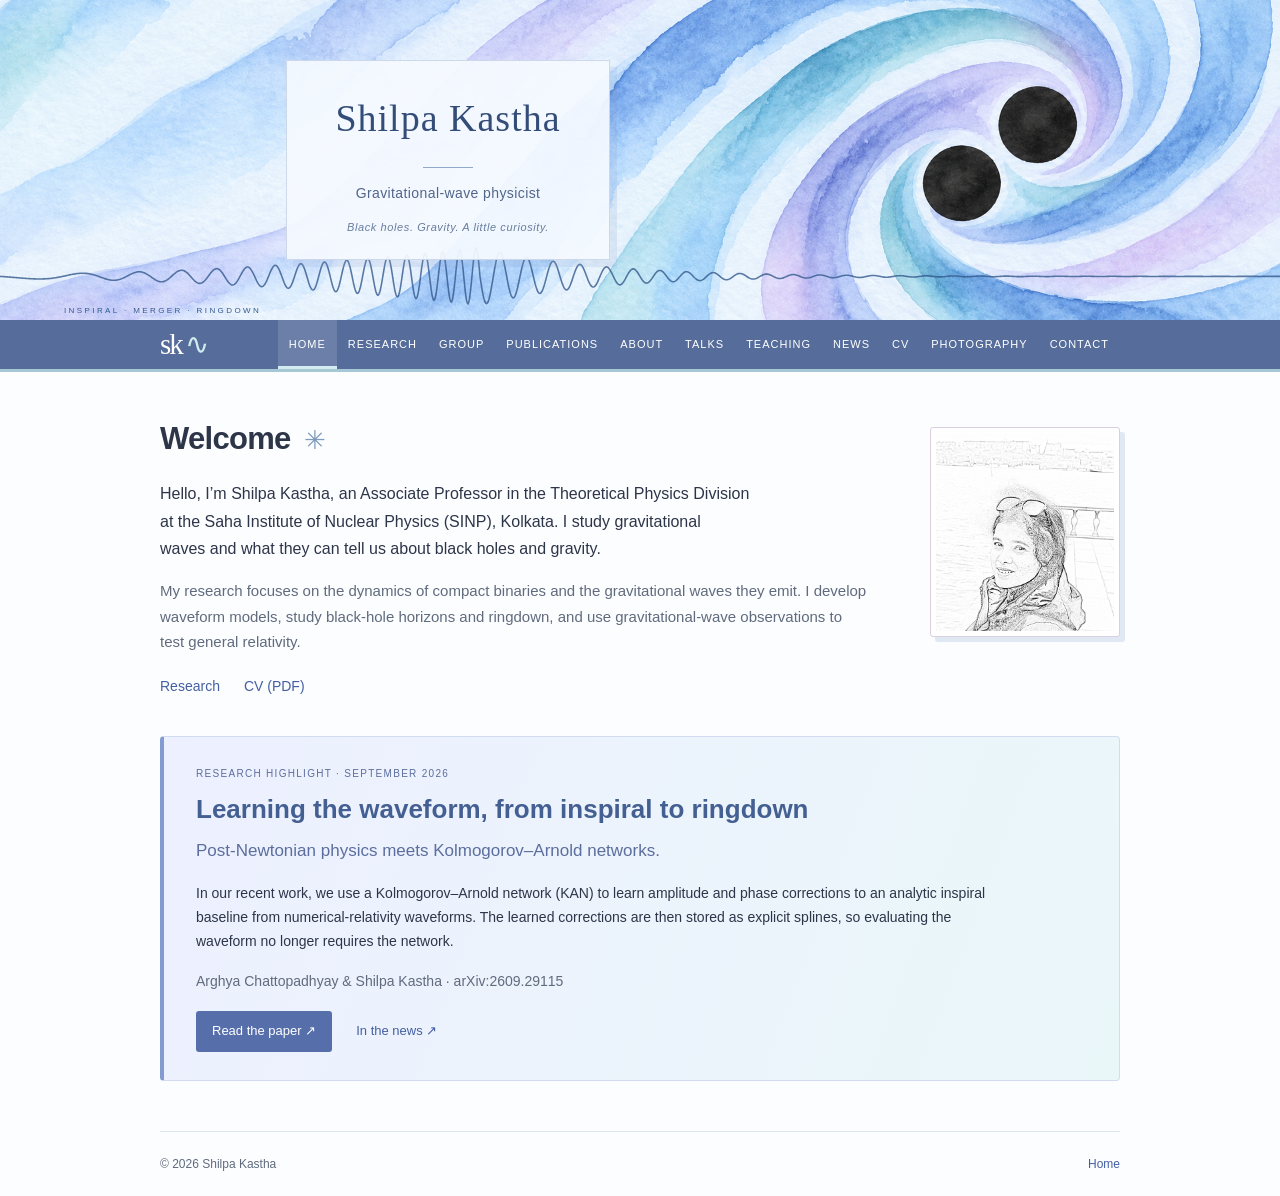
==== index.html @ 907e10eb "uploaded the webpage" ====
<!doctype html>
<html lang="en">
<head>
<meta charset="utf-8"><meta name="viewport" content="width=device-width, initial-scale=1">
<meta name="description" content="Shilpa Kastha — theoretical physicist exploring gravitational waves, black hole spectroscopy, and strong-field gravity. Research, talks, and photography.">
<meta name="theme-color" content="#ffffff"><title>Shilpa Kastha · Gravitational-wave physicist</title>
<link rel="icon" href="assets/favicon.svg" type="image/svg+xml"><link rel="stylesheet" href="style.css"><script src="script.js" defer></script>
</head>
<body>
<a class="skip" href="#main">Skip to content</a>
<header class="masthead" aria-label="Binary black holes and gravitational-wave illustration"><div class="masthead-title"><a href="index.html">Shilpa Kastha</a><p>Gravitational-wave physicist</p><span class="header-note">Black holes. Gravity. A little curiosity.</span></div></header>
<div class="navigation-bar"><nav class="wrap" aria-label="Main navigation"><a class="monogram" href="index.html" aria-label="Shilpa Kastha home">sk<span>∿</span></a><a href="index.html" aria-current="page">Home</a><a href="research.html">Research</a><a href="group.html">Group</a><a href="publications.html">Publications</a><a href="about.html">About</a><a href="talks.html">Talks</a><a href="teaching.html">Teaching</a><a href="news.html">News</a><a href="assets/cv.pdf">CV</a><a href="photography.html">Photography</a><a href="contact.html">Contact</a></nav></div>
<main id="main"><section class="hero wrap">
<div class="hero-copy"><h1>Welcome</h1><p class="intro">Hello, I’m Shilpa Kastha, an Associate Professor in the Theoretical Physics Division at the Saha Institute of Nuclear Physics (SINP), Kolkata. I study gravitational waves and what they can tell us about black holes and gravity.</p><p class="welcome-note">My research focuses on the dynamics of compact binaries and the gravitational waves they emit. I develop waveform models, study black-hole horizons and ringdown, and use gravitational-wave observations to test general relativity.</p><div class="actions"><a class="button" href="research.html">Research</a><a class="text-link" href="assets/cv.pdf">CV (PDF)</a></div></div>
<img class="profile-photo" src="assets/portrait.jpeg" alt="Shilpa Kastha">
</section>
<section id="featured-research" class="wrap kan-feature" aria-labelledby="kan-title"><p class="eyebrow">RESEARCH HIGHLIGHT · SEPTEMBER 2026</p><h2 id="kan-title">Learning the waveform, from inspiral to ringdown</h2><p class="kan-lead">Post-Newtonian physics meets Kolmogorov–Arnold networks.</p><p>In our recent work, we use a Kolmogorov–Arnold network (KAN) to learn amplitude and phase corrections to an analytic inspiral baseline from numerical-relativity waveforms. The learned corrections are then stored as explicit splines, so evaluating the waveform no longer requires the network.</p><p class="kan-authors">Arghya Chattopadhyay & Shilpa Kastha · arXiv:2609.29115</p><div class="actions"><a class="feature-button" href="https://arxiv.org/abs/2609.29115">Read the paper ↗</a><a href="https://theprimary.com/science/2026-10-12/machine-learning-black-hole-splines">In the news ↗</a></div></section></main><footer class="wrap"><span>© <span id="year">2026</span> Shilpa Kastha</span><span>Gravitational-wave physics</span><a href="index.html">Home</a></footer>
<dialog id="lightbox"><button id="close-lightbox" aria-label="Close image">×</button><img id="lightbox-image" alt=""><p id="lightbox-caption"></p></dialog>
</body></html>
---- style.css ----
:root{color-scheme:light;--ink:#252b32;--muted:#5c6570;--line:#e1e5e9;--link:#245784}*{box-sizing:border-box}html{scroll-padding-top:24px}body{margin:0;background:#fff;color:var(--ink);font:16px/1.7 -apple-system,BlinkMacSystemFont,"Segoe UI",Arial,sans-serif}.wrap{width:min(960px,calc(100% - 48px));margin:auto}a{color:var(--link);text-decoration:none}a:hover{text-decoration:underline}a:focus-visible,button:focus-visible{outline:2px solid var(--link);outline-offset:4px}.site-header{display:flex;align-items:center;gap:28px;padding:25px 0;border-bottom:1px solid var(--line);font-size:14px}.wordmark{font-weight:600;color:var(--ink);margin-right:auto}.site-header nav{display:flex;gap:22px}.header-contact{color:var(--link)}.hero{display:grid;grid-template-columns:1fr 190px;gap:65px;align-items:center;padding:55px 0 45px}.eyebrow{font-size:14px;color:var(--muted);margin:0 0 8px}h1{font-size:36px;line-height:1.25;letter-spacing:-.7px;font-weight:600;margin:0 0 20px}h2{font-size:23px;font-weight:600;line-height:1.4;margin:0 0 20px}h3{font-size:17px;font-weight:600;line-height:1.5;margin:0 0 8px}p{margin:0 0 16px}.intro{max-width:590px}.profile-photo{width:190px;height:190px;object-fit:cover;object-position:52% center;border:1px solid var(--line);border-radius:3px}.actions{display:flex;gap:24px;font-size:14px;margin-top:22px}.section{padding:35px 0;border-top:1px solid var(--line)}.section-heading{margin-bottom:24px}.section-heading>p{color:var(--muted);font-size:15px}.research-grid{display:grid;grid-template-columns:1fr;gap:22px}.research-grid article p{max-width:820px;color:var(--muted);font-size:15px;margin-bottom:8px}.research-grid article a{font-size:14px}.publications{width:min(960px,calc(100% - 48px));margin:auto}.publications>.wrap{width:100%}.paper{display:grid;grid-template-columns:1fr auto;gap:3px 20px;border-top:1px solid var(--line);padding:17px 0}.paper-meta{grid-column:1;font-size:11px;color:var(--muted);letter-spacing:.3px}.paper h3{grid-column:1;font-size:16px;margin:0;font-weight:500}.paper-topic{grid-column:1;font-size:13px;color:var(--muted)}.arrow{grid-column:2;grid-row:2;font-size:18px}.small-note{font-size:12px;color:var(--muted);margin-top:14px}.about{display:block}.about p{font-size:15px}.timeline{margin:25px 0}.timeline>div{display:grid;grid-template-columns:100px 1fr;gap:20px;padding:10px 0;border-top:1px solid var(--line)}.timeline span{font-size:14px;color:var(--muted)}.timeline p{margin:0}.timeline small{font-size:13px;color:var(--muted)}.text-link{font-size:14px}.talk-section{padding:35px 0;border-top:1px solid var(--line)}.talks a{display:block;padding:12px 0}.talks span{font-size:11px;color:var(--muted)}.talks h3{font-size:16px;font-weight:500;margin:4px 0}.off-duty-heading>p{font-size:15px;color:var(--muted)}.gallery{display:grid;grid-template-columns:repeat(3,1fr);gap:20px;margin-top:24px}.gallery button{font:inherit;color:var(--link);text-align:left;background:none;border:0;padding:0;cursor:pointer}.gallery img{width:100%;height:165px;object-fit:cover;border:1px solid var(--line)}.gallery span{display:block;font-size:13px;margin-top:5px}.contact{width:min(960px,calc(100% - 48px));margin:auto;padding:35px 0;border-top:1px solid var(--line)}.contact .wrap{width:100%}.contact>a,.contact .wrap>a{font-size:16px}.contact p{font-size:14px;color:var(--muted);margin-top:12px}footer{display:flex;justify-content:space-between;gap:20px;border-top:1px solid var(--line);padding:22px 0;font-size:12px;color:var(--muted)}footer>span:nth-child(2){display:none}.skip{position:absolute;top:-100px;left:10px;padding:10px;background:white;z-index:5}.skip:focus{top:10px}dialog{border:1px solid var(--line);padding:20px;max-width:90vw;max-height:92vh}dialog::backdrop{background:#17212bc9}dialog img{display:block;max-width:80vw;max-height:72vh;object-fit:contain}dialog p{font-size:14px;margin:10px 0 0}#close-lightbox{display:block;margin:0 0 10px auto;background:none;border:0;font-size:28px;cursor:pointer}@media(max-width:680px){.site-header{flex-wrap:wrap;gap:12px}.site-header nav{order:3;width:100%;gap:20px;flex-wrap:wrap;font-size:13px}.hero{grid-template-columns:1fr 115px;gap:24px;padding:35px 0}.profile-photo{width:115px;height:145px}h1{font-size:29px}.intro{font-size:14px}.eyebrow{font-size:12px}.section,.talk-section,.contact{padding-block:28px}.gallery{gap:12px}.gallery img{height:120px}.timeline>div{grid-template-columns:75px 1fr;gap:12px}}@media(max-width:420px){.hero{grid-template-columns:1fr}.profile-photo{grid-row:1;width:110px;height:110px}.gallery{grid-template-columns:1fr}.gallery img{height:220px}.site-header nav{gap:15px}}
/* A restrained astronomical masthead above a text-led academic page. */
:root{--link:#287d79;--ink:#303637;--muted:#626b6b;--line:#e0e7e5}.masthead{height:300px;display:flex;align-items:center;justify-content:center;background:#142a36 url('assets/cosmic-header.svg') center/cover}.masthead-title{text-align:center;background:#152328e8;border:1px solid #b4c9c52b;padding:30px 55px;color:#fff}.masthead-title a{font-size:30px;font-weight:600;letter-spacing:3px;color:#fff;text-transform:uppercase}.masthead-title a:hover{text-decoration:none}.masthead-title p{font-size:15px;font-weight:400;color:#d0dcda;margin:16px 0 0;padding-top:15px;position:relative}.masthead-title p:before{content:"";position:absolute;top:0;left:calc(50% - 25px);width:50px;border-top:1px solid #7e9691}.navigation-bar{background:#203339}.navigation-bar nav{display:flex;justify-content:center;gap:0;flex-wrap:wrap}.navigation-bar a{padding:15px 22px;color:#dce8e4;font-size:11px;letter-spacing:1px;text-transform:uppercase}.navigation-bar a:hover{color:#fff;background:#ffffff0c;text-decoration:none}.hero{padding:48px 0 38px;gap:60px;align-items:start}h1{font-size:31px;font-weight:600;margin-bottom:22px}.hero .intro{font-size:16px}.welcome-note{font-size:15px;color:var(--muted)}.profile-photo{height:210px;margin-top:7px;background:#f7f8f5;padding:5px}.actions{margin-top:20px}.section h2,.talk-section h2,.contact h2{font-size:24px;color:#2b5553}.paper:hover{background:#f7faf9;text-decoration:none}.gallery button:hover span{text-decoration:underline}footer{font-size:12px}.gallery img{border-radius:2px}@media(max-width:680px){.masthead{height:230px}.masthead-title{padding:25px 32px}.masthead-title a{font-size:24px;letter-spacing:2px}.masthead-title p{font-size:13px}.navigation-bar a{padding:12px 14px;font-size:10px}.hero{gap:24px;padding-top:32px}.profile-photo{height:145px}}@media(max-width:420px){.masthead{height:215px}.masthead-title{padding:24px 25px}.masthead-title a{font-size:22px}.navigation-bar a{padding:11px 12px}.profile-photo{height:110px}.hero{grid-template-columns:1fr}.hero-copy{grid-row:1}.profile-photo{grid-row:2;margin-top:0}.hero h1{font-size:28px}}
/* A little more personality, with the same readable academic structure. */
:root{--link:#655095;--ink:#302e3b;--muted:#686371;--line:#e6e0eb}body{background:#fffefa}.masthead{height:320px;background-color:#201d3b}.masthead-title{background:#211e36e8;border:1px solid #dbc6ec50;box-shadow:9px 9px 0 #c8959b25;padding:25px 48px 22px;transform:rotate(-1deg)}.masthead-title a{font-family:Georgia,'Times New Roman',serif;font-size:38px;text-transform:none;font-weight:400;letter-spacing:1px}.masthead-title p{font-size:14px;color:#e8dce9;letter-spacing:.4px}.masthead-title p:before{border-color:#d79b89}.header-note{display:block;margin-top:12px;color:#e6b09c;font-size:11px;letter-spacing:.6px;font-style:italic}.navigation-bar{background:#29263f;border-bottom:3px solid #d69c88}.navigation-bar a{color:#f1e9f1}.navigation-bar a:hover{background:#514268}.hero h1:after{content:"✳";display:inline-block;margin-left:13px;font-size:26px;vertical-align:middle;color:#b67458;font-weight:400}.section h2,.talk-section h2,.contact h2{color:#514269}.section h2:before,.talk-section h2:before{content:"";display:inline-block;width:5px;height:19px;border-radius:2px;background:#cf9e8d;margin-right:12px;vertical-align:-1px}.profile-photo{border:1px solid #d9cfdf;background:#fff;box-shadow:5px 5px 0 #eee7ef}.paper:hover{background:#f5f0f8}.gallery img{border:5px solid white;box-shadow:0 1px 5px #38244920}.gallery button:nth-child(1) img{transform:rotate(-1deg)}.gallery button:nth-child(3) img{transform:rotate(1deg)}.contact{border-top:2px solid #b8a5ca}.contact h2{font-family:Georgia,'Times New Roman',serif;font-size:28px;font-weight:400}@media(max-width:680px){.masthead{height:250px}.masthead-title{padding:22px 30px}.masthead-title a{font-size:32px}.header-note{font-size:10px}}@media(max-width:420px){.masthead{height:240px}.masthead-title a{font-size:29px}.masthead-title{padding:22px 25px}}
.navigation-bar a.monogram{font-family:Georgia,'Times New Roman',serif;font-size:29px;line-height:1;letter-spacing:-2px;text-transform:none;padding:9px 24px 9px 0;margin-right:auto;align-self:center;color:#fffefa}.monogram span{color:#e6b09c;margin-left:3px}.navigation-bar nav{align-items:center}@media(max-width:680px){.navigation-bar a.monogram{margin-right:8px;padding:8px 12px;font-size:25px}}@media(max-width:420px){.navigation-bar a.monogram{margin-right:0}}
.group-section{background:#f4f0f7;padding:28px 30px;margin-top:12px;margin-bottom:32px;border:1px solid #e6ddeb;border-left:3px solid #b69bc9;border-radius:3px}.group-heading{display:flex;align-items:center;justify-content:space-between;gap:24px}.group-section .eyebrow{font-size:10px;letter-spacing:1.6px;color:#766182}.group-section h2{font-family:Georgia,'Times New Roman',serif;font-size:33px;font-weight:400;margin:5px 0 8px}.group-section h2:before{display:none}.group-wave{color:#b67458;margin-left:10px}.group-subtitle{font-size:13px;color:#655477}.group-institute{font-size:12px;color:#766182;max-width:170px;text-align:right}.group-section>p{font-size:15px;color:var(--muted);margin:8px 0 0}@media(max-width:680px){.group-section{padding:22px}.group-heading{display:block}.group-institute{display:none}.group-section h2{font-size:30px}}
.news-feature{padding:23px 26px;background:#f4f0f7;border-left:3px solid #b69bc9}.news-feature .eyebrow{font-size:10px;letter-spacing:1px}.news-feature h3{font-size:20px;font-weight:500}.news-feature>p:not(.eyebrow){font-size:14px;color:var(--muted)}.social-links{display:flex;flex-wrap:wrap;gap:14px 28px;margin-top:22px;font-size:14px}.navigation-bar a{padding-inline:14px}.navigation-bar a.monogram{padding-right:18px}.timeline>div{grid-template-columns:110px 1fr}@media(max-width:680px){.navigation-bar a{padding-inline:12px}.timeline>div{grid-template-columns:95px 1fr}.news-feature{padding:20px}}
/* Brighter colours, with dark text on the reading surfaces. */
:root{--link:#6241be;--ink:#302d45;--muted:#615e73;--line:#e5e0f1}body{background:#fffefa}.masthead{background-color:#3b4fa4}.masthead-title{background:#383674df;border-color:#d8d3ff80;box-shadow:9px 9px 0 #bcafff40}.masthead-title p{color:#f3edff}.header-note{color:#ffe2bb}.masthead-title p:before{border-color:#ffcaab}.navigation-bar{background:#5350a0;border-bottom-color:#ffb78e}.navigation-bar a{color:#fff}.navigation-bar a:hover{background:#7166c4}.monogram span{color:#ffd49e}.section h2,.talk-section h2{color:#6241a2}.section h2:before,.talk-section h2:before{background:#ef9770}.group-section{background:#edfaf8;border-color:#c6ece7;border-left-color:#3bb4a7}.group-section h2{color:#236b69}.group-section .eyebrow,.group-subtitle,.group-institute{color:#3d7472}.group-wave{color:#d97449}.news-feature{background:#fff2e5;border-left-color:#f2a06c}.hero h1:after{color:#df8659}.contact{border-top-color:#ae95e8}.kan-feature{margin-bottom:36px;padding:28px 32px;background:linear-gradient(110deg,#efe9ff,#edf9fd);border:1px solid #d7cdf4;border-left:4px solid #8c68df;border-radius:4px}.kan-feature .eyebrow{font-size:10px;letter-spacing:1.3px;color:#654c95}.kan-feature h2{font-size:26px;line-height:1.35;color:#513b82;margin:10px 0}.kan-lead{font-size:17px;color:#624591}.kan-feature>p:not(.eyebrow):not(.kan-lead){font-size:14px;max-width:790px}.kan-authors{color:var(--muted)}.kan-feature .actions{align-items:center;font-size:13px;margin-top:18px}.feature-button{display:inline-block;padding:9px 16px;background:#7050be;color:#fff;border-radius:3px}.feature-button:hover{background:#56399d;text-decoration:none}@media(max-width:680px){.kan-feature{padding:23px}.kan-feature h2{font-size:23px}.kan-feature .actions{flex-wrap:wrap;gap:18px}}
/* Warm red and coral palette. */
:root{--link:#ad3c3e;--ink:#3f292d;--muted:#735e62;--line:#eedcda}body{background:#fffdfa}.masthead{background-color:#9b3448}.masthead-title{background:#8e3044eb;border-color:#ffceba90;box-shadow:9px 9px 0 #ffbd9d45}.masthead-title p{color:#fff0e9}.header-note{color:#ffe0b8}.navigation-bar{background:#b5424e;border-bottom-color:#ffbe8d}.navigation-bar a:hover{background:#ce5a60}.masthead-title p:before{border-color:#ffd1a6}.section h2,.talk-section h2,.contact h2{color:#a23743}.section h2:before,.talk-section h2:before{background:#f29570}.group-section{background:#fff0e5;border-color:#f1d6c9;border-left-color:#ed8969}.group-section h2{color:#a23743}.group-section .eyebrow,.group-subtitle,.group-institute{color:#96554f}.kan-feature{background:linear-gradient(110deg,#ffe9e3,#fff3de);border-color:#efc8be;border-left-color:#e46f60}.kan-feature h2{color:#a23743}.kan-feature .eyebrow,.kan-lead{color:#a34b48}.feature-button{background:#bb414b}.feature-button:hover{background:#9e303d}.news-feature{background:#fff0e6;border-left-color:#ed8969}.paper:hover{background:#fff1eb}.contact{border-top-color:#e2a39b}.profile-photo{box-shadow:5px 5px 0 #f5ded8}.hero h1:after{color:#db6b51}
.masthead{background-image:url('assets/cosmic-header.svg?v=coral')}
.masthead{background-image:url('assets/cosmic-header.svg?v=blackhole');background-position:center}.masthead-title{background:#822e40ed}@media(max-width:680px){.masthead{background-position:65% center}}
.masthead{background-image:url('assets/cosmic-header.svg?v=binary')}
/* Watercolour binary-black-hole header. */
.masthead{background-color:#fff5eb;background-image:url('assets/binary-watercolor.png');background-position:center;background-size:cover}.masthead-title{margin-right:30%;background:#fffaf3e8;border-color:#c36c5a60;box-shadow:7px 7px 0 #bc584626;transform:none;color:#7f302e}.masthead-title a{color:#7f302e}.masthead-title p{color:#8b4841}.masthead-title p:before{border-color:#c87662}.header-note{color:#a85848}@media(max-width:680px){.masthead{height:260px;background-position:63% center}.masthead-title{margin-right:0;background:#fffaf3ed;padding:20px 26px}.masthead-title a{font-size:29px}}
/* Cool watercolour palette with a separate crisp chirp overlay. */
:root{--link:#445fa2;--ink:#2d3548;--muted:#606b7d;--line:#dde5ef}body{background:#fcfdff}.masthead{position:relative;background-color:#e9f0fa;background-image:url('assets/binary-watercolor-cool.png')}.masthead:after{content:"";position:absolute;bottom:0;left:0;right:0;height:100px;background:url('assets/banner-waveform.svg') center bottom/100% 100% no-repeat;pointer-events:none}.masthead-title{position:relative;z-index:1;background:#f6faffec;border-color:#a8b9d480;box-shadow:7px 7px 0 #849ac62b}.masthead-title a{color:#344d78}.masthead-title p{color:#52668a}.masthead-title p:before{border-color:#91a9ca}.header-note{color:#677c9d}.navigation-bar{background:#566d9b;border-bottom-color:#a5c8d4}.navigation-bar a:hover{background:#6d83b0}.monogram span{color:#cfebed}.section h2,.talk-section h2,.contact h2{color:#445f91}.section h2:before,.talk-section h2:before{background:#93b9cb}.group-section{background:#edf6f8;border-color:#d1e5eb;border-left-color:#82b8c8}.group-section h2{color:#3d6883}.group-section .eyebrow,.group-subtitle,.group-institute{color:#547b8d}.group-wave{color:#758ab5}.kan-feature{background:linear-gradient(110deg,#edf0ff,#eaf7f9);border-color:#d1dcf0;border-left-color:#829bd0}.kan-feature h2{color:#445f91}.kan-feature .eyebrow,.kan-lead{color:#5b6e9d}.feature-button{background:#566eaa}.feature-button:hover{background:#40598f}.news-feature{background:#edf4fc;border-left-color:#8faed6}.paper:hover{background:#f0f5fc}.contact{border-top-color:#a4bbd9}.profile-photo{box-shadow:5px 5px 0 #e0e9f3}.hero h1:after{color:#7e9bbd}@media(max-width:680px){.masthead:after{height:75px;opacity:.7}}
.navigation-bar a[aria-current="page"]{background:#ffffff20;box-shadow:inset 0 -3px 0 #d5ebf2}.interior-page{min-height:40vh;padding-top:32px}.interior-page>.section,.interior-page>.talk-section,.interior-page>.contact{border-top:0}.interior-page>.group-section{margin-top:10px}.interior-page>.publications{padding-top:35px}.interior-page>.contact{min-height:260px}#main>.kan-feature:last-child{margin-bottom:50px}.navigation-bar a{padding-inline:11px}@media(max-width:680px){.interior-page{padding-top:12px}}
.members-section{padding-top:15px}.members-grid{display:grid;grid-template-columns:repeat(3,minmax(0,1fr));gap:28px}.member-card{overflow:hidden;background:#f3f7fc;border:1px solid #dce5f0;border-radius:4px}.member-card>img{display:block;width:100%;height:240px;object-fit:cover;object-position:center}.member-card>div{padding:20px}.member-card h3{font-size:19px;color:#445f91;margin-bottom:5px}.member-card p{font-size:13px;color:var(--muted);margin-bottom:12px}.member-card .member-role{color:#445f91;font-weight:600}.member-card a{font-size:13px}@media(max-width:680px){.members-grid{grid-template-columns:repeat(2,minmax(0,1fr));gap:18px}.member-card>img{height:190px}}@media(max-width:420px){.members-grid{grid-template-columns:1fr}.member-card>img{height:260px}}
.member-photo-placeholder{height:240px;display:flex;flex-direction:column;align-items:center;justify-content:center;background:linear-gradient(135deg,#e7eff8,#edf0f9);color:#697c9c;gap:14px}.member-photo-placeholder svg{width:100px;height:100px;fill:#b6c6dd}.member-photo-placeholder span{font-size:12px}.past-members-heading{margin-top:38px}@media(max-width:680px){.member-photo-placeholder{height:190px}}@media(max-width:420px){.member-photo-placeholder{height:260px}}
.outreach-intro{color:var(--muted);font-size:15px;max-width:620px}.outreach-grid{display:grid;grid-template-columns:repeat(2,minmax(0,1fr));gap:24px;margin-top:25px}.outreach-card{padding:26px 28px;background:#f0f5fb;border:1px solid #dce5f0;border-radius:6px;display:flex;flex-direction:column;position:relative;overflow:hidden}.outreach-card:nth-child(2){background:#f2f1fb;border-color:#e0ddf1}.outreach-card-top{display:flex;align-items:center;gap:12px;margin-bottom:23px;color:#647ba2;font-size:10px;font-weight:600;letter-spacing:1.5px}.outreach-icon{display:inline-flex;align-items:center;justify-content:center;width:37px;height:37px;border-radius:50%;background:#dfe9f6;font-family:Georgia,serif;font-size:28px;letter-spacing:0}.outreach-card:nth-child(2) .outreach-icon{background:#e6e1f5;color:#7a6b9a}.outreach-card h3{font-family:Georgia,'Times New Roman',serif;color:#3e547b;font-size:25px;font-weight:400;line-height:1.3;margin:0 0 15px}.outreach-card>p{font-size:13px;color:var(--muted);margin-bottom:26px}.outreach-card>a{margin-top:auto;padding-top:16px;border-top:1px solid #d6dfed;font-size:12px;font-weight:600;display:flex;justify-content:space-between;align-items:center}.outreach-card>a span{font-size:19px}.outreach-card:hover{border-color:#a6b9d5}@media(max-width:620px){.outreach-grid{grid-template-columns:1fr}.outreach-card{padding:24px}}
.outreach-card>a.outreach-image-link{display:block;margin:-26px -28px 23px;padding:0;border:0}.outreach-image-link img{width:100%;height:245px;display:block;object-fit:cover;object-position:center}.outreach-card:nth-child(2) .outreach-image-link img{object-fit:contain;background:#e7edf5}.outreach-card-top{margin-bottom:16px}.outreach-card h3{font-size:24px}@media(max-width:620px){.outreach-card>a.outreach-image-link{margin:-24px -24px 22px}.outreach-image-link img{height:230px}}
#research{width:min(1040px,calc(100% - 48px))}.research-overview{max-width:920px;line-height:1.8}#research .research-grid{gap:28px}#research .research-grid article{padding-bottom:24px;border-bottom:1px solid var(--line)}#research .research-grid article:last-child{border-bottom:0;padding-bottom:0}#research .research-grid article p{max-width:940px}.research-paper-links{display:flex;gap:12px 25px;flex-wrap:wrap}.research-more{margin:32px 0 0;font-size:14px}.research-more span{margin-inline:12px;color:var(--muted)}
.research-position{max-width:940px;font-size:15px;color:var(--muted);line-height:1.8}
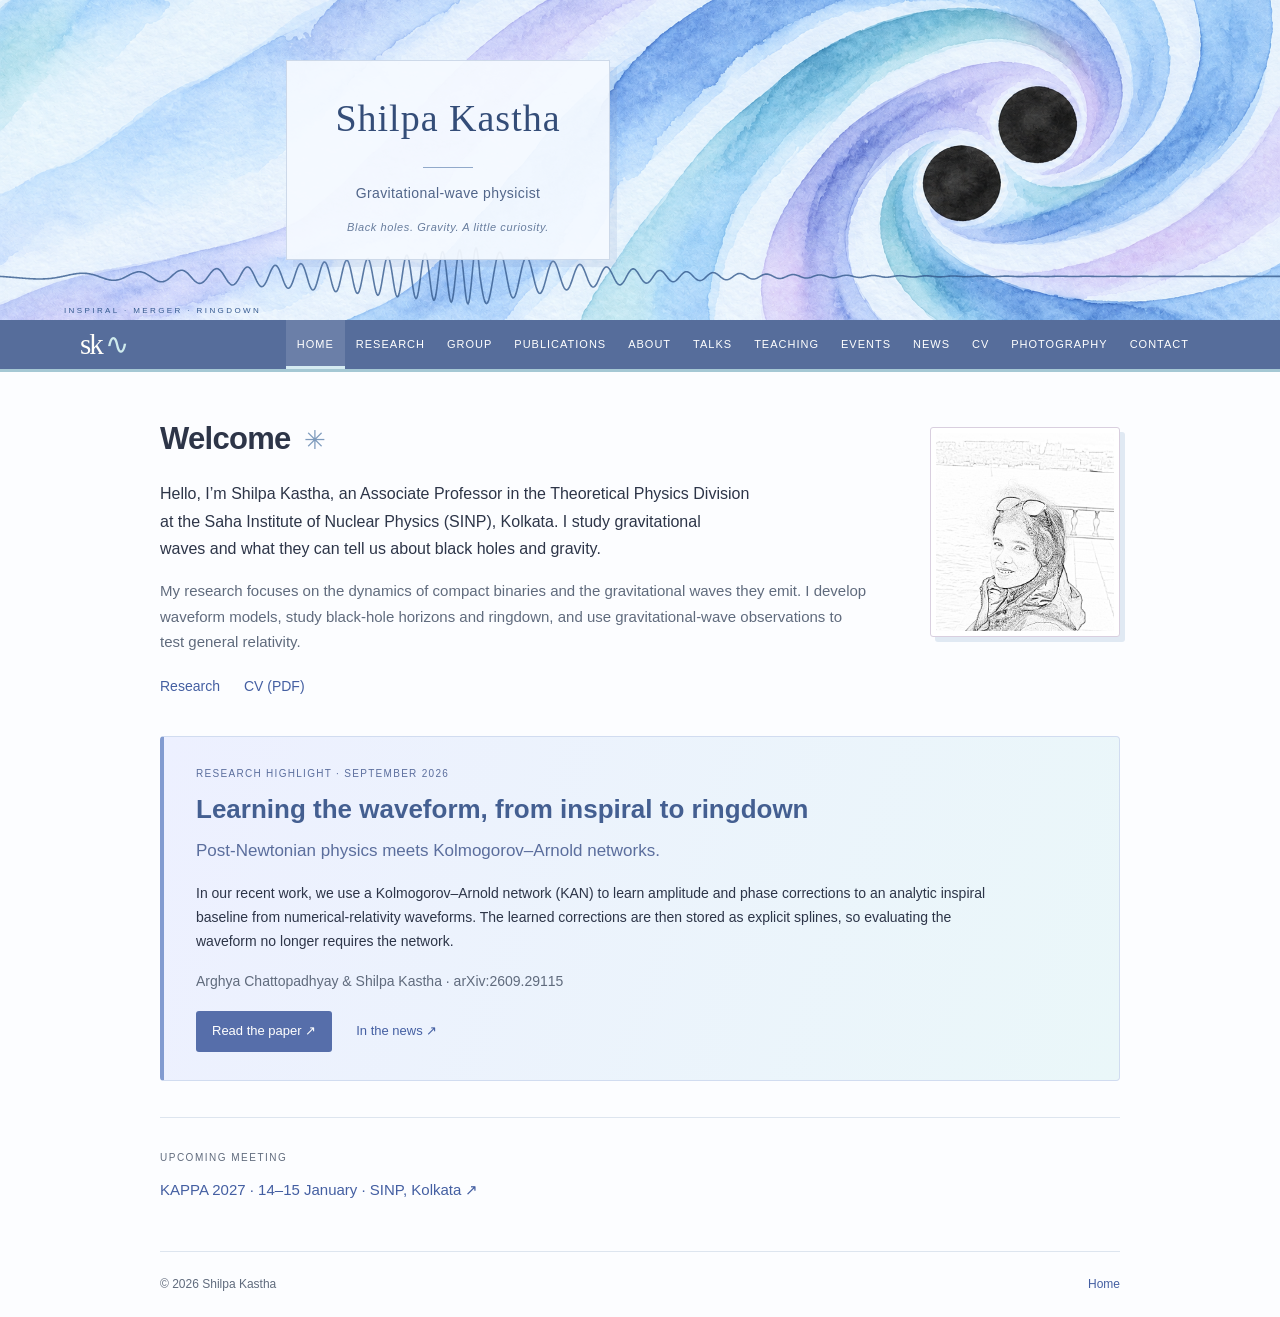
==== commit 6a703c14: "Add conferences and workshops page" ====
--- a/index.html
+++ b/index.html
@@ -9,11 +9,11 @@
 <body>
 <a class="skip" href="#main">Skip to content</a>
 <header class="masthead" aria-label="Binary black holes and gravitational-wave illustration"><div class="masthead-title"><a href="index.html">Shilpa Kastha</a><p>Gravitational-wave physicist</p><span class="header-note">Black holes. Gravity. A little curiosity.</span></div></header>
-<div class="navigation-bar"><nav class="wrap" aria-label="Main navigation"><a class="monogram" href="index.html" aria-label="Shilpa Kastha home">sk<span>∿</span></a><a href="index.html" aria-current="page">Home</a><a href="research.html">Research</a><a href="group.html">Group</a><a href="publications.html">Publications</a><a href="about.html">About</a><a href="talks.html">Talks</a><a href="teaching.html">Teaching</a><a href="news.html">News</a><a href="assets/cv.pdf">CV</a><a href="photography.html">Photography</a><a href="contact.html">Contact</a></nav></div>
+<div class="navigation-bar"><nav class="wrap" aria-label="Main navigation"><a class="monogram" href="index.html" aria-label="Shilpa Kastha home">sk<span>∿</span></a><a href="index.html" aria-current="page">Home</a><a href="research.html">Research</a><a href="group.html">Group</a><a href="publications.html">Publications</a><a href="about.html">About</a><a href="talks.html">Talks</a><a href="teaching.html">Teaching</a><a href="events.html">Events</a><a href="news.html">News</a><a href="assets/cv.pdf">CV</a><a href="photography.html">Photography</a><a href="contact.html">Contact</a></nav></div>
 <main id="main"><section class="hero wrap">
 <div class="hero-copy"><h1>Welcome</h1><p class="intro">Hello, I’m Shilpa Kastha, an Associate Professor in the Theoretical Physics Division at the Saha Institute of Nuclear Physics (SINP), Kolkata. I study gravitational waves and what they can tell us about black holes and gravity.</p><p class="welcome-note">My research focuses on the dynamics of compact binaries and the gravitational waves they emit. I develop waveform models, study black-hole horizons and ringdown, and use gravitational-wave observations to test general relativity.</p><div class="actions"><a class="button" href="research.html">Research</a><a class="text-link" href="assets/cv.pdf">CV (PDF)</a></div></div>
 <img class="profile-photo" src="assets/portrait.jpeg" alt="Shilpa Kastha">
 </section>
-<section id="featured-research" class="wrap kan-feature" aria-labelledby="kan-title"><p class="eyebrow">RESEARCH HIGHLIGHT · SEPTEMBER 2026</p><h2 id="kan-title">Learning the waveform, from inspiral to ringdown</h2><p class="kan-lead">Post-Newtonian physics meets Kolmogorov–Arnold networks.</p><p>In our recent work, we use a Kolmogorov–Arnold network (KAN) to learn amplitude and phase corrections to an analytic inspiral baseline from numerical-relativity waveforms. The learned corrections are then stored as explicit splines, so evaluating the waveform no longer requires the network.</p><p class="kan-authors">Arghya Chattopadhyay & Shilpa Kastha · arXiv:2609.29115</p><div class="actions"><a class="feature-button" href="https://arxiv.org/abs/2609.29115">Read the paper ↗</a><a href="https://theprimary.com/science/2026-10-12/machine-learning-black-hole-splines">In the news ↗</a></div></section></main><footer class="wrap"><span>© <span id="year">2026</span> Shilpa Kastha</span><span>Gravitational-wave physics</span><a href="index.html">Home</a></footer>
+<section id="featured-research" class="wrap kan-feature" aria-labelledby="kan-title"><p class="eyebrow">RESEARCH HIGHLIGHT · SEPTEMBER 2026</p><h2 id="kan-title">Learning the waveform, from inspiral to ringdown</h2><p class="kan-lead">Post-Newtonian physics meets Kolmogorov–Arnold networks.</p><p>In our recent work, we use a Kolmogorov–Arnold network (KAN) to learn amplitude and phase corrections to an analytic inspiral baseline from numerical-relativity waveforms. The learned corrections are then stored as explicit splines, so evaluating the waveform no longer requires the network.</p><p class="kan-authors">Arghya Chattopadhyay & Shilpa Kastha · arXiv:2609.29115</p><div class="actions"><a class="feature-button" href="https://arxiv.org/abs/2609.29115">Read the paper ↗</a><a href="https://theprimary.com/science/2026-10-12/machine-learning-black-hole-splines">In the news ↗</a></div></section><aside class="wrap event-announcement" aria-label="Upcoming meeting"><span>UPCOMING MEETING</span><p><a href="events.html">KAPPA 2027 · 14–15 January · SINP, Kolkata ↗</a></p></aside></main><footer class="wrap"><span>© <span id="year">2026</span> Shilpa Kastha</span><span>Gravitational-wave physics</span><a href="index.html">Home</a></footer>
 <dialog id="lightbox"><button id="close-lightbox" aria-label="Close image">×</button><img id="lightbox-image" alt=""><p id="lightbox-caption"></p></dialog>
 </body></html>
--- a/style.css
+++ b/style.css
@@ -24,3 +24,7 @@
 .outreach-card>a.outreach-image-link{display:block;margin:-26px -28px 23px;padding:0;border:0}.outreach-image-link img{width:100%;height:245px;display:block;object-fit:cover;object-position:center}.outreach-card:nth-child(2) .outreach-image-link img{object-fit:contain;background:#e7edf5}.outreach-card-top{margin-bottom:16px}.outreach-card h3{font-size:24px}@media(max-width:620px){.outreach-card>a.outreach-image-link{margin:-24px -24px 22px}.outreach-image-link img{height:230px}}
 #research{width:min(1040px,calc(100% - 48px))}.research-overview{max-width:920px;line-height:1.8}#research .research-grid{gap:28px}#research .research-grid article{padding-bottom:24px;border-bottom:1px solid var(--line)}#research .research-grid article:last-child{border-bottom:0;padding-bottom:0}#research .research-grid article p{max-width:940px}.research-paper-links{display:flex;gap:12px 25px;flex-wrap:wrap}.research-more{margin:32px 0 0;font-size:14px}.research-more span{margin-inline:12px;color:var(--muted)}
 .research-position{max-width:940px;font-size:15px;color:var(--muted);line-height:1.8}
+
+.events-page{max-width:1040px}.events-intro{color:var(--muted);max-width:720px;margin-bottom:35px}.events-page>h2{margin-top:34px}.event-card{padding:27px 30px;border:1px solid #dce5f0;border-radius:5px;margin-bottom:28px;background:#f5f8fc}.event-upcoming{background:linear-gradient(110deg,#edf0ff,#eaf7f9);border-left:4px solid #829bd0}.event-card .eyebrow{font-size:11px;letter-spacing:1px;color:#5b6e9d}.event-card h3{font-family:Georgia,serif;font-size:29px;font-weight:400;color:#445f91;margin:12px 0}.event-full-name{font-size:17px;color:#52668a}.event-card p{max-width:850px}.event-announcement{border-top:1px solid var(--line);padding:24px 0;margin-bottom:25px}.event-announcement>span{font-size:10px;letter-spacing:1.5px;color:var(--muted)}.event-announcement p{margin:8px 0 0;font-size:15px}@media(max-width:620px){.event-card{padding:22px}.event-card h3{font-size:25px}}
+
+.navigation-bar nav.wrap{width:min(1120px,calc(100% - 40px))}
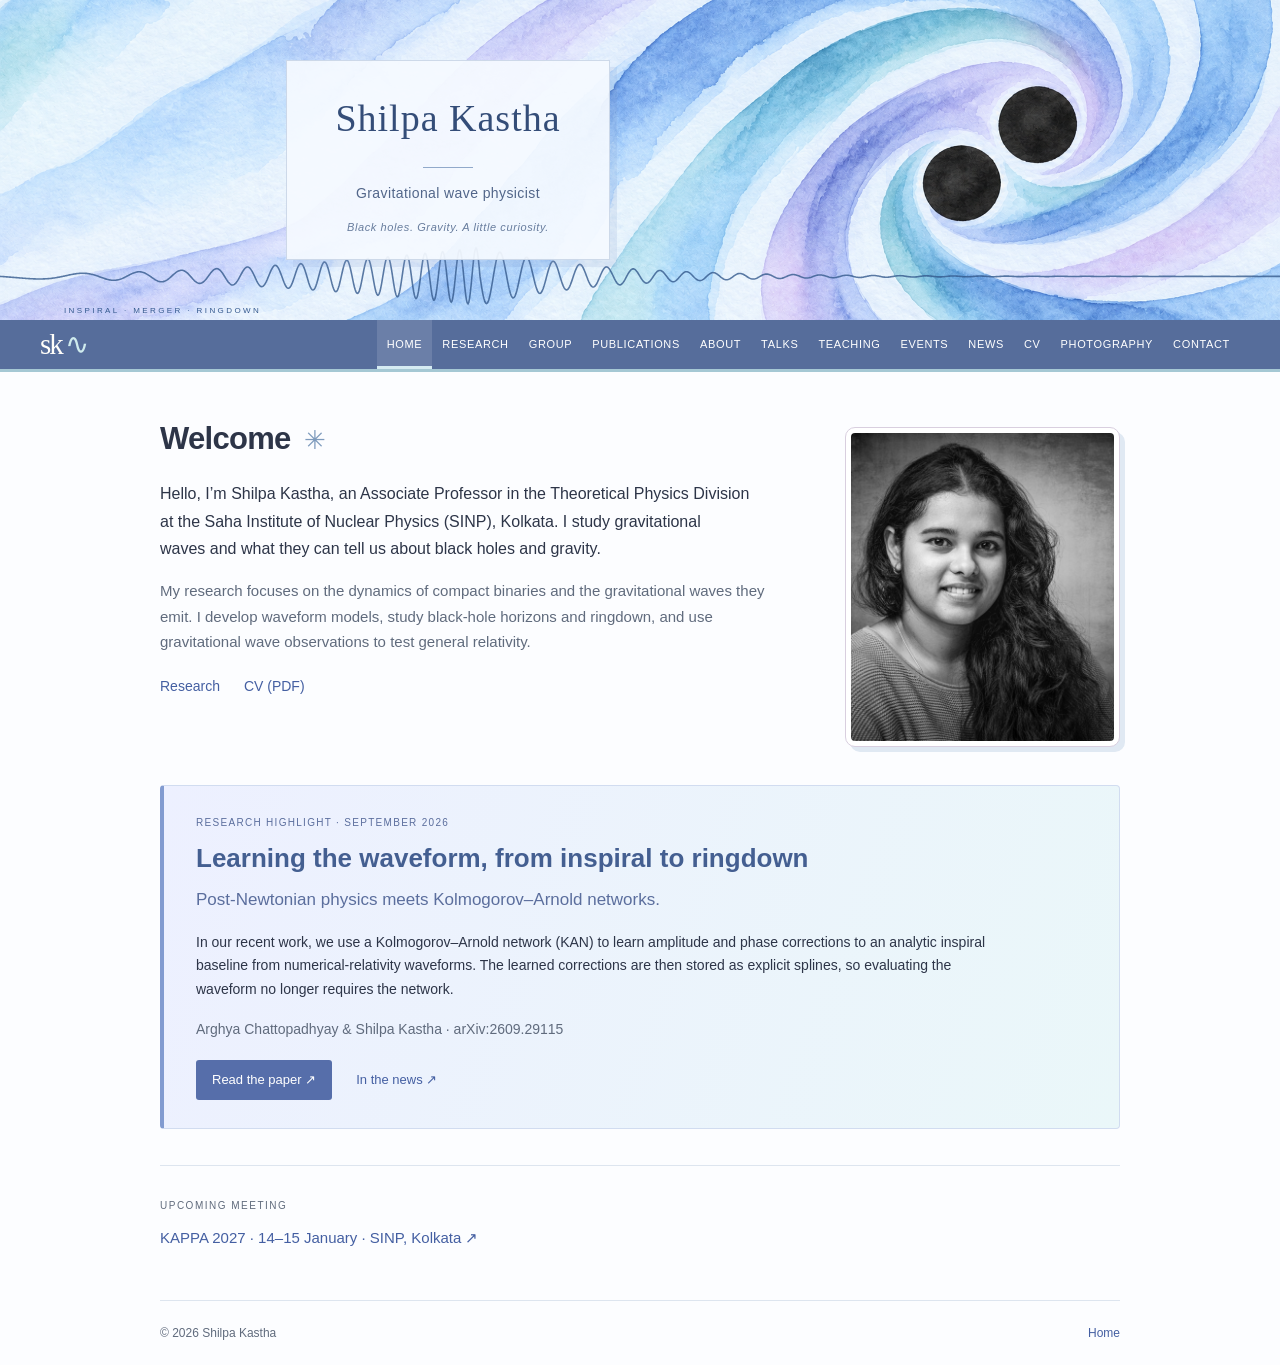
==== commit af8ba225: "Update portrait and gravitational wave wording" ====
--- a/index.html
+++ b/index.html
@@ -3,17 +3,17 @@
 <head>
 <meta charset="utf-8"><meta name="viewport" content="width=device-width, initial-scale=1">
 <meta name="description" content="Shilpa Kastha — theoretical physicist exploring gravitational waves, black hole spectroscopy, and strong-field gravity. Research, talks, and photography.">
-<meta name="theme-color" content="#ffffff"><title>Shilpa Kastha · Gravitational-wave physicist</title>
+<meta name="theme-color" content="#ffffff"><title>Shilpa Kastha · Gravitational wave physicist</title>
 <link rel="icon" href="assets/favicon.svg" type="image/svg+xml"><link rel="stylesheet" href="style.css"><script src="script.js" defer></script>
 </head>
 <body>
 <a class="skip" href="#main">Skip to content</a>
-<header class="masthead" aria-label="Binary black holes and gravitational-wave illustration"><div class="masthead-title"><a href="index.html">Shilpa Kastha</a><p>Gravitational-wave physicist</p><span class="header-note">Black holes. Gravity. A little curiosity.</span></div></header>
+<header class="masthead" aria-label="Binary black holes and gravitational wave illustration"><div class="masthead-title"><a href="index.html">Shilpa Kastha</a><p>Gravitational wave physicist</p><span class="header-note">Black holes. Gravity. A little curiosity.</span></div></header>
 <div class="navigation-bar"><nav class="wrap" aria-label="Main navigation"><a class="monogram" href="index.html" aria-label="Shilpa Kastha home">sk<span>∿</span></a><a href="index.html" aria-current="page">Home</a><a href="research.html">Research</a><a href="group.html">Group</a><a href="publications.html">Publications</a><a href="about.html">About</a><a href="talks.html">Talks</a><a href="teaching.html">Teaching</a><a href="events.html">Events</a><a href="news.html">News</a><a href="assets/cv.pdf">CV</a><a href="photography.html">Photography</a><a href="contact.html">Contact</a></nav></div>
 <main id="main"><section class="hero wrap">
-<div class="hero-copy"><h1>Welcome</h1><p class="intro">Hello, I’m Shilpa Kastha, an Associate Professor in the Theoretical Physics Division at the Saha Institute of Nuclear Physics (SINP), Kolkata. I study gravitational waves and what they can tell us about black holes and gravity.</p><p class="welcome-note">My research focuses on the dynamics of compact binaries and the gravitational waves they emit. I develop waveform models, study black-hole horizons and ringdown, and use gravitational-wave observations to test general relativity.</p><div class="actions"><a class="button" href="research.html">Research</a><a class="text-link" href="assets/cv.pdf">CV (PDF)</a></div></div>
-<img class="profile-photo" src="assets/portrait.jpeg" alt="Shilpa Kastha">
+<div class="hero-copy"><h1>Welcome</h1><p class="intro">Hello, I’m Shilpa Kastha, an Associate Professor in the Theoretical Physics Division at the Saha Institute of Nuclear Physics (SINP), Kolkata. I study gravitational waves and what they can tell us about black holes and gravity.</p><p class="welcome-note">My research focuses on the dynamics of compact binaries and the gravitational waves they emit. I develop waveform models, study black-hole horizons and ringdown, and use gravitational wave observations to test general relativity.</p><div class="actions"><a class="button" href="research.html">Research</a><a class="text-link" href="assets/cv.pdf">CV (PDF)</a></div></div>
+<img class="profile-photo" src="assets/selfie.png" alt="Shilpa Kastha">
 </section>
-<section id="featured-research" class="wrap kan-feature" aria-labelledby="kan-title"><p class="eyebrow">RESEARCH HIGHLIGHT · SEPTEMBER 2026</p><h2 id="kan-title">Learning the waveform, from inspiral to ringdown</h2><p class="kan-lead">Post-Newtonian physics meets Kolmogorov–Arnold networks.</p><p>In our recent work, we use a Kolmogorov–Arnold network (KAN) to learn amplitude and phase corrections to an analytic inspiral baseline from numerical-relativity waveforms. The learned corrections are then stored as explicit splines, so evaluating the waveform no longer requires the network.</p><p class="kan-authors">Arghya Chattopadhyay & Shilpa Kastha · arXiv:2609.29115</p><div class="actions"><a class="feature-button" href="https://arxiv.org/abs/2609.29115">Read the paper ↗</a><a href="https://theprimary.com/science/2026-10-12/machine-learning-black-hole-splines">In the news ↗</a></div></section><aside class="wrap event-announcement" aria-label="Upcoming meeting"><span>UPCOMING MEETING</span><p><a href="events.html">KAPPA 2027 · 14–15 January · SINP, Kolkata ↗</a></p></aside></main><footer class="wrap"><span>© <span id="year">2026</span> Shilpa Kastha</span><span>Gravitational-wave physics</span><a href="index.html">Home</a></footer>
+<section id="featured-research" class="wrap kan-feature" aria-labelledby="kan-title"><p class="eyebrow">RESEARCH HIGHLIGHT · SEPTEMBER 2026</p><h2 id="kan-title">Learning the waveform, from inspiral to ringdown</h2><p class="kan-lead">Post-Newtonian physics meets Kolmogorov–Arnold networks.</p><p>In our recent work, we use a Kolmogorov–Arnold network (KAN) to learn amplitude and phase corrections to an analytic inspiral baseline from numerical-relativity waveforms. The learned corrections are then stored as explicit splines, so evaluating the waveform no longer requires the network.</p><p class="kan-authors">Arghya Chattopadhyay & Shilpa Kastha · arXiv:2609.29115</p><div class="actions"><a class="feature-button" href="https://arxiv.org/abs/2609.29115">Read the paper ↗</a><a href="https://theprimary.com/science/2026-10-12/machine-learning-black-hole-splines">In the news ↗</a></div></section><aside class="wrap event-announcement" aria-label="Upcoming meeting"><span>UPCOMING MEETING</span><p><a href="events.html">KAPPA 2027 · 14–15 January · SINP, Kolkata ↗</a></p></aside></main><footer class="wrap"><span>© <span id="year">2026</span> Shilpa Kastha</span><span>Gravitational wave physics</span><a href="index.html">Home</a></footer>
 <dialog id="lightbox"><button id="close-lightbox" aria-label="Close image">×</button><img id="lightbox-image" alt=""><p id="lightbox-caption"></p></dialog>
 </body></html>
--- a/style.css
+++ b/style.css
@@ -28,3 +28,17 @@
 .events-page{max-width:1040px}.events-intro{color:var(--muted);max-width:720px;margin-bottom:35px}.events-page>h2{margin-top:34px}.event-card{padding:27px 30px;border:1px solid #dce5f0;border-radius:5px;margin-bottom:28px;background:#f5f8fc}.event-upcoming{background:linear-gradient(110deg,#edf0ff,#eaf7f9);border-left:4px solid #829bd0}.event-card .eyebrow{font-size:11px;letter-spacing:1px;color:#5b6e9d}.event-card h3{font-family:Georgia,serif;font-size:29px;font-weight:400;color:#445f91;margin:12px 0}.event-full-name{font-size:17px;color:#52668a}.event-card p{max-width:850px}.event-announcement{border-top:1px solid var(--line);padding:24px 0;margin-bottom:25px}.event-announcement>span{font-size:10px;letter-spacing:1.5px;color:var(--muted)}.event-announcement p{margin:8px 0 0;font-size:15px}@media(max-width:620px){.event-card{padding:22px}.event-card h3{font-size:25px}}
 
 .navigation-bar nav.wrap{width:min(1120px,calc(100% - 40px))}
+
+/* Keep every navigation entry on a single row at every screen size. */
+.navigation-bar nav.wrap{width:min(1200px,calc(100% - 32px));display:flex;flex-wrap:nowrap;justify-content:flex-start;align-items:center;overflow-x:auto;overscroll-behavior-x:contain;scrollbar-width:thin;scrollbar-color:#b7c8e0 transparent;gap:0}
+.navigation-bar nav.wrap>a{flex:0 0 auto;white-space:nowrap;padding:15px 10px;font-size:11px;letter-spacing:.65px}
+.navigation-bar nav.wrap>a.monogram{font-size:29px;letter-spacing:-2px;padding:9px 20px 9px 0;margin-right:auto}
+@media(max-width:680px){.navigation-bar nav.wrap{width:calc(100% - 24px)}.navigation-bar nav.wrap>a{padding:13px 10px}.navigation-bar nav.wrap>a.monogram{font-size:25px;padding-right:16px;margin-right:8px}}
+
+.event-flyer{width:min(100%,420px);margin:20px 0}.event-flyer img{display:block;width:100%;height:auto;border:1px solid #d5deeb;border-radius:3px;background:#fff}
+
+/* Homepage portrait; original pencil sketch remains in assets/portrait.jpeg. */
+.hero{grid-template-columns:1fr 275px;gap:58px}
+.hero .profile-photo{width:275px;height:320px;object-fit:cover;object-position:43% center;border-radius:10px}
+@media(max-width:680px){.hero{grid-template-columns:1fr 150px;gap:24px}.hero .profile-photo{width:150px;height:185px}}
+@media(max-width:420px){.hero{grid-template-columns:1fr}.hero .profile-photo{width:190px;height:225px}}
